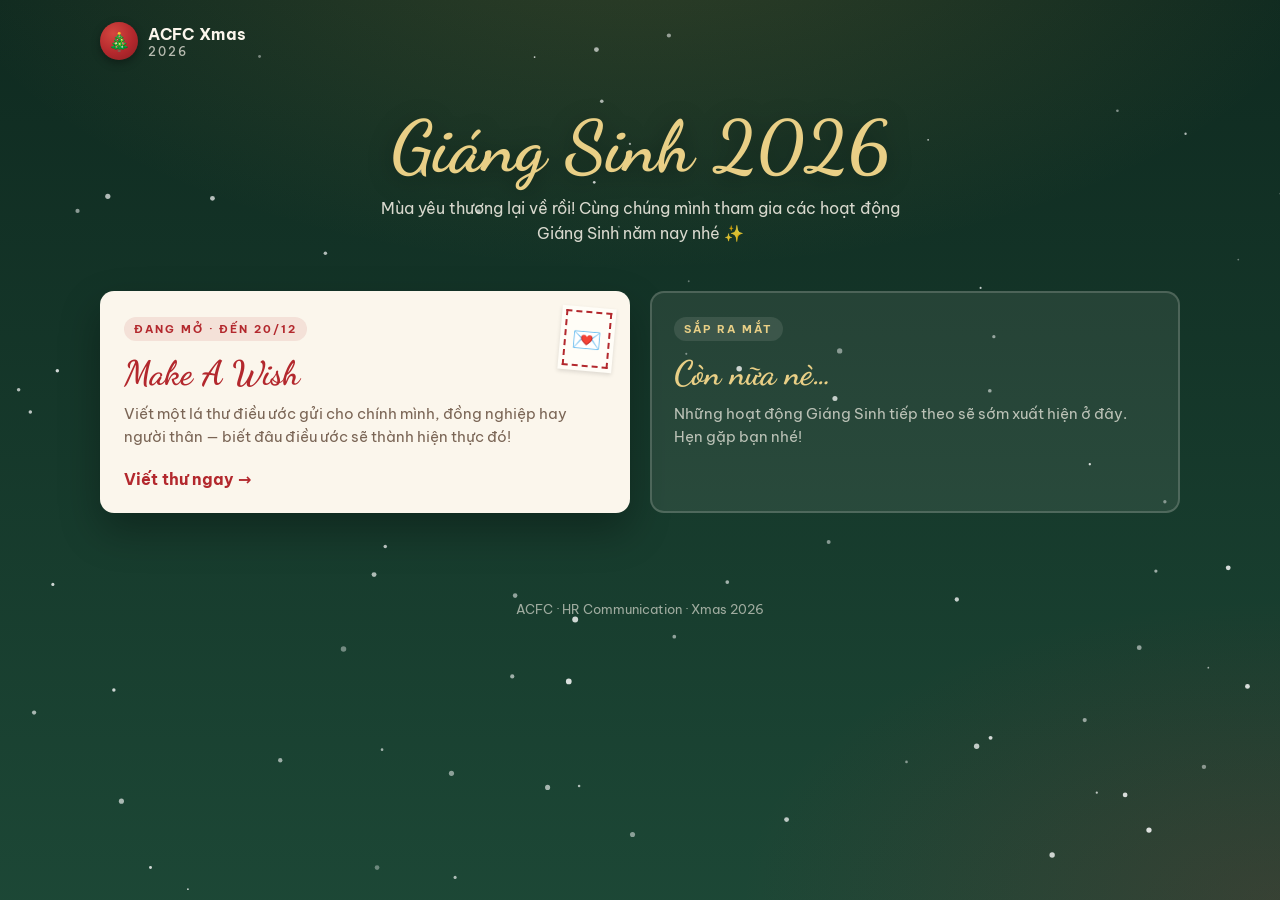
==== index.html @ f08022a4 "Make A Wish 2026: hub, embedded wish form, sealing ceremony, wish status - Series hub with event car" ====
<!DOCTYPE html>
<html lang="vi">
<head>
  <meta charset="utf-8">
  <meta name="viewport" content="width=device-width, initial-scale=1, viewport-fit=cover">
  <title>ACFC Xmas 2026 🎄</title>
  <meta name="description" content="Chuỗi hoạt động Giáng Sinh 2026 của ACFC — cùng nhau lan toả yêu thương nhé!">
  <meta name="robots" content="noindex">
  <meta name="theme-color" content="#0f2a20">

  <meta property="og:type" content="website">
  <meta property="og:title" content="ACFC Xmas 2026 🎄">
  <meta property="og:description" content="Chuỗi hoạt động Giáng Sinh 2026 của ACFC — cùng nhau lan toả yêu thương nhé!">
  <meta property="og:image" content="https://acfc-vietnam.github.io/xmas2026/assets/img/og-make-a-wish.png">
  <meta property="og:image:width" content="1200">
  <meta property="og:image:height" content="630">
  <meta property="og:url" content="https://acfc-vietnam.github.io/xmas2026/">

  <link rel="icon" href="data:image/svg+xml,<svg xmlns='http://www.w3.org/2000/svg' viewBox='0 0 100 100'><text y='.9em' font-size='90'>🎄</text></svg>">
  <link rel="preconnect" href="https://fonts.googleapis.com">
  <link rel="preconnect" href="https://fonts.gstatic.com" crossorigin>
  <link href="https://fonts.googleapis.com/css2?family=Be+Vietnam+Pro:wght@400;500;700&family=Dancing+Script:wght@700&display=swap" rel="stylesheet">
  <link rel="stylesheet" href="assets/css/site.css">
</head>
<body>
  <canvas id="snow" aria-hidden="true"></canvas>

  <div class="wrap">
    <header class="site-header">
      <a class="brand" href="./">
        <span class="brand-mark" aria-hidden="true">🎄</span>
        <span class="brand-text">ACFC Xmas<small>2026</small></span>
      </a>
    </header>

    <section class="hero">
      <h1>Giáng Sinh 2026</h1>
      <p>Mùa yêu thương lại về rồi! Cùng chúng mình tham gia các hoạt động Giáng Sinh năm nay nhé ✨</p>
    </section>

    <main class="events" id="events">
      <a class="event-card" href="make-a-wish/">
        <span class="stamp" aria-hidden="true">💌</span>
        <span class="tag">Đang mở · đến 20/12</span>
        <h2>Make A Wish</h2>
        <p>Viết một lá thư điều ước gửi cho chính mình, đồng nghiệp hay người thân — biết đâu điều ước sẽ thành hiện thực đó!</p>
        <span class="cta">Viết thư ngay →</span>
      </a>

      <!-- Revealed automatically from 21/12/2026 00:00 (see script below). -->
      <a class="event-card" href="wish-status/" id="card-wish-status" hidden>
        <span class="stamp" aria-hidden="true">🔑</span>
        <span class="tag">Đã mở</span>
        <h2>Tra cứu điều ước</h2>
        <p>Dùng chìa khoá điều ước của bạn để xem lá thư của mình đang đi tới đâu rồi nhé.</p>
        <span class="cta">Tra cứu →</span>
      </a>

      <div class="event-card soon">
        <span class="tag">Sắp ra mắt</span>
        <h2>Còn nữa nè…</h2>
        <p>Những hoạt động Giáng Sinh tiếp theo sẽ sớm xuất hiện ở đây. Hẹn gặp bạn nhé!</p>
      </div>
    </main>

    <footer class="site-footer">ACFC · HR Communication · Xmas 2026</footer>
  </div>

  <script src="assets/js/config.js"></script>
  <script src="assets/js/snow.js"></script>
  <script>
    (function () {
      var c = window.XMAS_CONFIG || {};
      var now = Date.now();
      if (c.wishStatusOpenAt && now >= Date.parse(c.wishStatusOpenAt)) {
        var card = document.getElementById('card-wish-status');
        if (card) card.hidden = false;
      }
      if (c.formCloseAt && now > Date.parse(c.formCloseAt)) {
        var tag = document.querySelector('a[href="make-a-wish/"] .tag');
        if (tag) tag.textContent = 'Đã đóng';
      }
    })();
  </script>
</body>
</html>
---- assets/css/site.css ----
/* ACFC Xmas 2026 — shared site styles.
   Placeholder palette until the event KV lands: change the variables below. */
:root {
  --night: #0f2a20;
  --pine: #1f4d3a;
  --pine-2: #2b6650;
  --paper: #fbf6ec;
  --kraft: #efe3cc;
  --ink: #3b2a20;
  --ink-soft: #7a6555;
  --red: #b3282d;
  --red-dark: #8c1d22;
  --gold: #c9a24a;
  --gold-light: #e9cf86;
  --script: 'Dancing Script', 'Be Vietnam Pro', cursive;
  --hand: 'Patrick Hand', 'Be Vietnam Pro', sans-serif;
  --sans: 'Be Vietnam Pro', system-ui, sans-serif;
  --radius: 14px;
}

*, *::before, *::after { box-sizing: border-box; }
[hidden] { display: none !important; }
:focus-visible { outline: 3px solid rgba(201,162,74,.7); outline-offset: 3px; }
html, body { margin: 0; }
body {
  font-family: var(--sans);
  color: var(--paper);
  background:
    radial-gradient(1200px 600px at 50% -10%, rgba(201,162,74,.18), transparent 60%),
    radial-gradient(900px 500px at 100% 100%, rgba(179,40,45,.18), transparent 60%),
    linear-gradient(180deg, var(--night), var(--pine) 120%);
  background-attachment: fixed;
  min-height: 100vh;
  -webkit-font-smoothing: antialiased;
}
a { color: var(--gold-light); }
img { max-width: 100%; display: block; }

/* Snow canvas sits behind everything */
#snow { position: fixed; inset: 0; pointer-events: none; z-index: 0; }
.wrap { position: relative; z-index: 1; width: min(1080px, 100% - 32px); margin: 0 auto; }

/* Header */
.site-header {
  display: flex; align-items: center; justify-content: space-between;
  padding: 22px 0;
}
.brand { display: flex; align-items: center; gap: 10px; text-decoration: none; color: var(--paper); }
.brand-mark {
  width: 38px; height: 38px; border-radius: 50%;
  display: grid; place-items: center;
  background: radial-gradient(circle at 35% 30%, #d4473f, var(--red) 55%, var(--red-dark));
  box-shadow: 0 3px 8px rgba(0,0,0,.35);
  font-size: 18px;
}
.brand-text { font-weight: 700; letter-spacing: .5px; }
.brand-text small { display: block; font-weight: 500; opacity: .7; font-size: 12px; letter-spacing: 2px; text-transform: uppercase; }
.back-link { color: var(--paper); opacity: .8; text-decoration: none; font-size: 14px; }
.back-link:hover { opacity: 1; }

/* Hero */
.hero { text-align: center; padding: 28px 0 8px; }
.hero h1 {
  font-family: var(--script); font-weight: 700;
  font-size: clamp(40px, 7vw, 72px); line-height: 1.05;
  margin: 0 0 10px; color: var(--gold-light);
  text-shadow: 0 4px 24px rgba(0,0,0,.35);
}
.hero p { margin: 0 auto; max-width: 560px; opacity: .85; line-height: 1.6; }

/* Buttons */
.btn {
  display: inline-flex; align-items: center; justify-content: center; gap: 8px;
  font: 700 16px/1 var(--sans);
  padding: 14px 26px; border-radius: 999px; border: 0; cursor: pointer;
  background: radial-gradient(circle at 35% 30%, #d4473f, var(--red) 55%, var(--red-dark));
  color: #fff8e7; text-decoration: none;
  box-shadow: 0 4px 0 var(--red-dark), 0 10px 22px rgba(0,0,0,.3);
  transition: transform .15s ease, box-shadow .15s ease;
  min-height: 48px;
}
.btn:hover { transform: translateY(-2px); }
.btn:active { transform: translateY(2px); box-shadow: 0 1px 0 var(--red-dark); }
.btn.ghost { background: transparent; color: var(--ink); box-shadow: inset 0 0 0 2px rgba(59,42,32,.25); }
.btn.gold { background: linear-gradient(135deg, var(--gold-light), var(--gold) 60%, #a8842f); color: #3a2a0c; box-shadow: 0 4px 0 #8a6c25, 0 10px 22px rgba(0,0,0,.25); }
.btn[disabled] { opacity: .6; cursor: progress; transform: none; }

/* Hub cards */
.events { display: grid; grid-template-columns: repeat(auto-fit, minmax(260px, 1fr)); gap: 20px; padding: 36px 0 64px; }
.event-card {
  position: relative; display: flex; flex-direction: column; gap: 10px;
  padding: 26px 24px 24px; border-radius: var(--radius);
  background: var(--paper); color: var(--ink); text-decoration: none;
  box-shadow: 0 18px 40px rgba(0,0,0,.3);
  transition: transform .2s ease;
  overflow: hidden;
}
a.event-card:hover { transform: translateY(-4px) rotate(-.4deg); }
.event-card .tag {
  align-self: flex-start; font-size: 11px; font-weight: 700; letter-spacing: 2px; text-transform: uppercase;
  padding: 5px 10px; border-radius: 999px; background: rgba(179,40,45,.1); color: var(--red);
}
.event-card h2 { font-family: var(--script); font-size: 34px; margin: 4px 0 0; color: var(--red); line-height: 1.1; }
.event-card p { margin: 0; color: var(--ink-soft); line-height: 1.55; font-size: 15px; }
.event-card .cta { margin-top: auto; padding-top: 10px; font-weight: 700; color: var(--red); }
.event-card.soon { background: rgba(251,246,236,.08); color: var(--paper); box-shadow: inset 0 0 0 2px rgba(251,246,236,.18); }
.event-card.soon h2 { color: var(--gold-light); }
.event-card.soon p { color: rgba(251,246,236,.7); }
.event-card.soon .tag { background: rgba(251,246,236,.1); color: var(--gold-light); }
.event-card .stamp {
  position: absolute; top: 16px; right: 16px; width: 54px; height: 64px;
  display: grid; place-items: center; font-size: 24px;
  background: #fffdf7; outline: 2px dashed var(--red); outline-offset: -6px;
  transform: rotate(5deg); box-shadow: 0 2px 4px rgba(0,0,0,.12);
}

/* Footer */
.site-footer { text-align: center; padding: 24px 0 40px; font-size: 13px; opacity: .6; }

/* Utility */
.sr-only { position: absolute; width: 1px; height: 1px; overflow: hidden; clip: rect(0 0 0 0); white-space: nowrap; }

@media (prefers-reduced-motion: reduce) {
  *, *::before, *::after { animation-duration: .01ms !important; transition-duration: .01ms !important; }
}
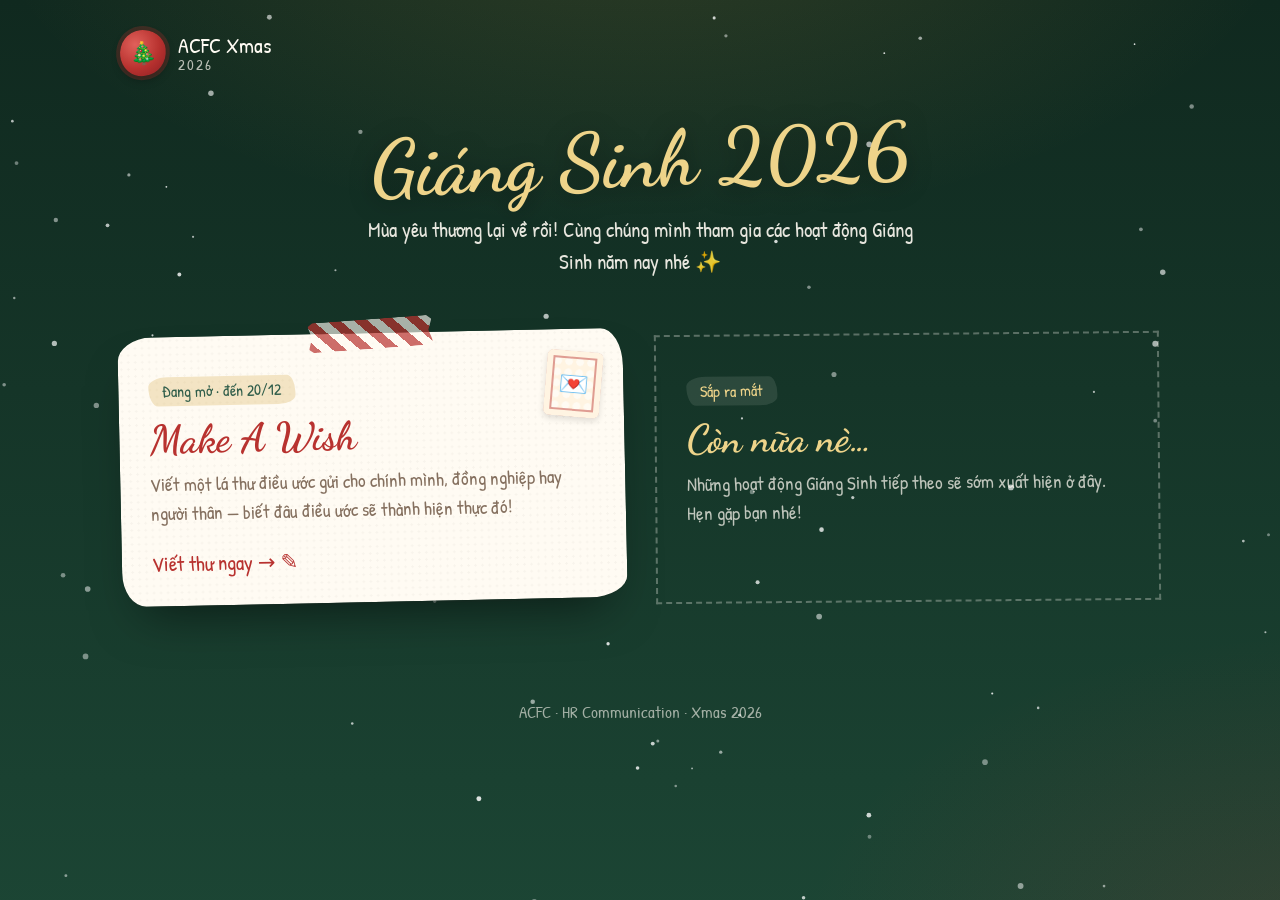
==== commit 7f040e1b: "Handcrafted redesign + analytics hooks - Site: Patrick Hand / Dancing Script, hand-cut paper cards w" ====
--- a/index.html
+++ b/index.html
@@ -19,7 +19,7 @@
   <link rel="icon" href="data:image/svg+xml,<svg xmlns='http://www.w3.org/2000/svg' viewBox='0 0 100 100'><text y='.9em' font-size='90'>🎄</text></svg>">
   <link rel="preconnect" href="https://fonts.googleapis.com">
   <link rel="preconnect" href="https://fonts.gstatic.com" crossorigin>
-  <link href="https://fonts.googleapis.com/css2?family=Be+Vietnam+Pro:wght@400;500;700&family=Dancing+Script:wght@700&display=swap" rel="stylesheet">
+  <link href="https://fonts.googleapis.com/css2?family=Dancing+Script:wght@700&family=Patrick+Hand&display=swap" rel="stylesheet">
   <link rel="stylesheet" href="assets/css/site.css">
 </head>
 <body>
@@ -39,7 +39,7 @@
     </section>
 
     <main class="events" id="events">
-      <a class="event-card" href="make-a-wish/">
+      <a class="event-card paper tape" href="make-a-wish/" data-track="open_make_a_wish">
         <span class="stamp" aria-hidden="true">💌</span>
         <span class="tag">Đang mở · đến 20/12</span>
         <h2>Make A Wish</h2>
@@ -48,7 +48,7 @@
       </a>
 
       <!-- Revealed automatically from 21/12/2026 00:00 (see script below). -->
-      <a class="event-card" href="wish-status/" id="card-wish-status" hidden>
+      <a class="event-card paper tape tape-green" href="wish-status/" id="card-wish-status" data-track="open_wish_status" hidden>
         <span class="stamp" aria-hidden="true">🔑</span>
         <span class="tag">Đã mở</span>
         <h2>Tra cứu điều ước</h2>
@@ -67,6 +67,7 @@
   </div>
 
   <script src="assets/js/config.js"></script>
+  <script src="assets/js/analytics.js"></script>
   <script src="assets/js/snow.js"></script>
   <script>
     (function () {
--- a/assets/css/site.css
+++ b/assets/css/site.css
@@ -1,124 +1,170 @@
-/* ACFC Xmas 2026 — shared site styles.
+/* ACFC Xmas 2026 — shared site styles · v2 "handcrafted"
    Placeholder palette until the event KV lands: change the variables below. */
 :root {
-  --night: #0f2a20;
-  --pine: #1f4d3a;
-  --pine-2: #2b6650;
-  --paper: #fbf6ec;
-  --kraft: #efe3cc;
-  --ink: #3b2a20;
-  --ink-soft: #7a6555;
-  --red: #b3282d;
-  --red-dark: #8c1d22;
-  --gold: #c9a24a;
-  --gold-light: #e9cf86;
-  --script: 'Dancing Script', 'Be Vietnam Pro', cursive;
-  --hand: 'Patrick Hand', 'Be Vietnam Pro', sans-serif;
-  --sans: 'Be Vietnam Pro', system-ui, sans-serif;
-  --radius: 14px;
+  --night: #10291F;
+  --pine: #1F4D3A;
+  --paper: #FFFBF3;
+  --paper-2: #F6ECDA;
+  --ink: #3B2A20;
+  --ink-soft: #85705F;
+  --line: rgba(59, 42, 32, .22);
+  --red: #B8322F;
+  --red-dark: #8C1D22;
+  --green: #2F5D4A;
+  --gold: #D4A848;
+  --gold-light: #EED48A;
+  --gold-soft: rgba(212, 168, 72, .28);
+  --script: 'Dancing Script', 'Patrick Hand', cursive;
+  --hand: 'Patrick Hand', 'Be Vietnam Pro', system-ui, sans-serif;
+  /* irregular, hand-cut corners */
+  --wob-card: 34px 22px 38px 24px / 24px 38px 22px 34px;
+  --wob-pill: 40px 18px 36px 20px / 20px 36px 18px 40px;
 }
 
 *, *::before, *::after { box-sizing: border-box; }
 [hidden] { display: none !important; }
-:focus-visible { outline: 3px solid rgba(201,162,74,.7); outline-offset: 3px; }
 html, body { margin: 0; }
 body {
-  font-family: var(--sans);
+  font-family: var(--hand);
+  font-size: 19px;
   color: var(--paper);
   background:
-    radial-gradient(1200px 600px at 50% -10%, rgba(201,162,74,.18), transparent 60%),
-    radial-gradient(900px 500px at 100% 100%, rgba(179,40,45,.18), transparent 60%),
-    linear-gradient(180deg, var(--night), var(--pine) 120%);
+    radial-gradient(1100px 560px at 50% -12%, rgba(212, 168, 72, .16), transparent 60%),
+    radial-gradient(900px 520px at 105% 105%, rgba(184, 50, 47, .16), transparent 60%),
+    linear-gradient(180deg, var(--night), var(--pine) 130%);
   background-attachment: fixed;
   min-height: 100vh;
   -webkit-font-smoothing: antialiased;
 }
 a { color: var(--gold-light); }
 img { max-width: 100%; display: block; }
+:focus-visible { outline: 3px dashed var(--gold); outline-offset: 4px; }
 
-/* Snow canvas sits behind everything */
 #snow { position: fixed; inset: 0; pointer-events: none; z-index: 0; }
-.wrap { position: relative; z-index: 1; width: min(1080px, 100% - 32px); margin: 0 auto; }
+.wrap { position: relative; z-index: 1; width: min(1040px, 100% - 56px); margin: 0 auto; }
 
 /* Header */
-.site-header {
-  display: flex; align-items: center; justify-content: space-between;
-  padding: 22px 0;
+.site-header { display: flex; align-items: center; justify-content: space-between; gap: 16px; padding: 30px 0 10px; }
+.brand { display: flex; align-items: center; gap: 12px; text-decoration: none; color: var(--paper); }
+.brand-mark {
+  width: 46px; height: 46px; display: grid; place-items: center; font-size: 22px;
+  border-radius: 48% 52% 50% 46% / 52% 46% 54% 48%;
+  background: radial-gradient(circle at 35% 30%, #E0605A, var(--red) 55%, var(--red-dark));
+  box-shadow: 0 0 0 4px rgba(184, 50, 47, .25), 0 4px 10px rgba(0, 0, 0, .3);
+  transform: rotate(-6deg);
 }
-.brand { display: flex; align-items: center; gap: 10px; text-decoration: none; color: var(--paper); }
-.brand-mark {
-  width: 38px; height: 38px; border-radius: 50%;
-  display: grid; place-items: center;
-  background: radial-gradient(circle at 35% 30%, #d4473f, var(--red) 55%, var(--red-dark));
-  box-shadow: 0 3px 8px rgba(0,0,0,.35);
-  font-size: 18px;
+.brand-text { font-size: 22px; line-height: 1.05; }
+.brand-text small { display: block; font-size: 15px; opacity: .7; letter-spacing: 2px; }
+.back-link {
+  color: var(--paper); text-decoration: none; font-size: 18px;
+  padding: 6px 14px; border-radius: var(--wob-pill);
+  border: 1.5px dashed rgba(255, 251, 243, .35);
+  transition: background-color .2s ease;
 }
-.brand-text { font-weight: 700; letter-spacing: .5px; }
-.brand-text small { display: block; font-weight: 500; opacity: .7; font-size: 12px; letter-spacing: 2px; text-transform: uppercase; }
-.back-link { color: var(--paper); opacity: .8; text-decoration: none; font-size: 14px; }
-.back-link:hover { opacity: 1; }
+.back-link:hover { background: rgba(255, 251, 243, .08); }
 
 /* Hero */
-.hero { text-align: center; padding: 28px 0 8px; }
+.hero { text-align: center; padding: 34px 0 6px; }
 .hero h1 {
   font-family: var(--script); font-weight: 700;
-  font-size: clamp(40px, 7vw, 72px); line-height: 1.05;
-  margin: 0 0 10px; color: var(--gold-light);
-  text-shadow: 0 4px 24px rgba(0,0,0,.35);
+  font-size: clamp(46px, 7.5vw, 78px); line-height: 1.05;
+  margin: 0 0 12px; color: var(--gold-light);
+  text-shadow: 0 4px 24px rgba(0, 0, 0, .35);
+  transform: rotate(-2deg);
 }
-.hero p { margin: 0 auto; max-width: 560px; opacity: .85; line-height: 1.6; }
+.hero p { margin: 0 auto; max-width: 560px; font-size: 21px; line-height: 1.55; opacity: .9; }
 
-/* Buttons */
+/* Buttons: sketchy pill with offset ink shadow */
 .btn {
   display: inline-flex; align-items: center; justify-content: center; gap: 8px;
-  font: 700 16px/1 var(--sans);
-  padding: 14px 26px; border-radius: 999px; border: 0; cursor: pointer;
-  background: radial-gradient(circle at 35% 30%, #d4473f, var(--red) 55%, var(--red-dark));
-  color: #fff8e7; text-decoration: none;
-  box-shadow: 0 4px 0 var(--red-dark), 0 10px 22px rgba(0,0,0,.3);
-  transition: transform .15s ease, box-shadow .15s ease;
-  min-height: 48px;
+  font: 22px/1 var(--hand);
+  padding: 13px 30px; min-height: 50px;
+  border: 2px solid var(--ink); border-radius: var(--wob-pill);
+  background: var(--red); color: #FFF8EC; text-decoration: none; cursor: pointer;
+  box-shadow: 4px 5px 0 var(--ink);
+  transition: transform .12s ease, box-shadow .12s ease;
 }
-.btn:hover { transform: translateY(-2px); }
-.btn:active { transform: translateY(2px); box-shadow: 0 1px 0 var(--red-dark); }
-.btn.ghost { background: transparent; color: var(--ink); box-shadow: inset 0 0 0 2px rgba(59,42,32,.25); }
-.btn.gold { background: linear-gradient(135deg, var(--gold-light), var(--gold) 60%, #a8842f); color: #3a2a0c; box-shadow: 0 4px 0 #8a6c25, 0 10px 22px rgba(0,0,0,.25); }
-.btn[disabled] { opacity: .6; cursor: progress; transform: none; }
+.btn:hover { transform: translate(-1px, -2px) rotate(-1deg); box-shadow: 5px 7px 0 var(--ink); }
+.btn:active { transform: translate(3px, 4px); box-shadow: 1px 1px 0 var(--ink); }
+.btn.ghost { background: #FFFDF8; color: var(--ink); }
+.btn.gold { background: linear-gradient(135deg, var(--gold-light), var(--gold) 60%, #B08A34); color: #3A2A0C; }
+.btn[disabled] { opacity: .65; cursor: progress; transform: none; }
+
+/* Paper card used across pages */
+.paper {
+  position: relative;
+  background:
+    radial-gradient(rgba(59, 42, 32, .035) 1px, transparent 1.3px) 0 0 / 7px 7px,
+    var(--paper);
+  color: var(--ink);
+  border-radius: var(--wob-card);
+  box-shadow: 0 2px 0 rgba(59, 42, 32, .06), 0 26px 50px -22px rgba(0, 0, 0, .55);
+}
+.tape::before {
+  content: "";
+  position: absolute; top: -14px; left: 50%;
+  width: 124px; height: 30px; margin-left: -62px;
+  background: repeating-linear-gradient(45deg, rgba(184, 50, 47, .78) 0 9px, rgba(255, 251, 243, .7) 9px 18px);
+  clip-path: polygon(0 12%, 4% 0, 96% 0, 100% 14%, 97% 50%, 100% 86%, 96% 100%, 4% 100%, 0 88%, 3% 50%);
+  transform: rotate(-3deg);
+  opacity: .9;
+}
+.tape.tape-green::before { background: repeating-linear-gradient(45deg, rgba(47, 93, 74, .75) 0 9px, rgba(255, 251, 243, .7) 9px 18px); transform: rotate(2.5deg); }
+.tape.tape-gold::before { background: repeating-linear-gradient(45deg, rgba(212, 168, 72, .85) 0 9px, rgba(255, 251, 243, .7) 9px 18px); transform: rotate(-1.5deg); }
 
 /* Hub cards */
-.events { display: grid; grid-template-columns: repeat(auto-fit, minmax(260px, 1fr)); gap: 20px; padding: 36px 0 64px; }
+.events { display: grid; grid-template-columns: repeat(auto-fit, minmax(270px, 1fr)); gap: 34px 30px; padding: 48px 0 72px; }
 .event-card {
-  position: relative; display: flex; flex-direction: column; gap: 10px;
-  padding: 26px 24px 24px; border-radius: var(--radius);
-  background: var(--paper); color: var(--ink); text-decoration: none;
-  box-shadow: 0 18px 40px rgba(0,0,0,.3);
+  display: flex; flex-direction: column; gap: 10px;
+  padding: 40px 30px 28px;
+  text-decoration: none;
   transition: transform .2s ease;
-  overflow: hidden;
 }
-a.event-card:hover { transform: translateY(-4px) rotate(-.4deg); }
+.event-card:nth-child(3n+1) { transform: rotate(-1.2deg); }
+.event-card:nth-child(3n+2) { transform: rotate(.9deg); }
+.event-card:nth-child(3n) { transform: rotate(-.5deg); }
+a.event-card:hover { transform: rotate(0deg) translateY(-6px); }
 .event-card .tag {
-  align-self: flex-start; font-size: 11px; font-weight: 700; letter-spacing: 2px; text-transform: uppercase;
-  padding: 5px 10px; border-radius: 999px; background: rgba(179,40,45,.1); color: var(--red);
+  align-self: flex-start; font-size: 16px;
+  padding: 3px 14px 4px; border-radius: var(--wob-pill);
+  background: var(--gold-soft); color: var(--green);
 }
-.event-card h2 { font-family: var(--script); font-size: 34px; margin: 4px 0 0; color: var(--red); line-height: 1.1; }
-.event-card p { margin: 0; color: var(--ink-soft); line-height: 1.55; font-size: 15px; }
-.event-card .cta { margin-top: auto; padding-top: 10px; font-weight: 700; color: var(--red); }
-.event-card.soon { background: rgba(251,246,236,.08); color: var(--paper); box-shadow: inset 0 0 0 2px rgba(251,246,236,.18); }
+.event-card h2 { font-family: var(--script); font-size: 40px; margin: 2px 0 0; color: var(--red); line-height: 1.05; font-weight: 700; }
+.event-card p { margin: 0; color: var(--ink-soft); line-height: 1.5; font-size: 19px; }
+.event-card .cta { margin-top: auto; padding-top: 12px; font-size: 21px; color: var(--red); }
+.event-card .cta::after { content: " ✎"; }
+.event-card .stamp {
+  position: absolute; top: 22px; right: 22px; width: 56px; height: 66px;
+  display: grid; place-items: center; font-size: 24px;
+  background:
+    radial-gradient(circle at 5px 5px, var(--paper) 3.5px, transparent 4px) -5px -5px / 11px 11px,
+    #FFF4E2;
+  border-radius: 6px;
+  box-shadow: inset 0 0 0 6px #FFF4E2, inset 0 0 0 8px rgba(184, 50, 47, .45), 0 3px 6px rgba(0, 0, 0, .12);
+  transform: rotate(6deg);
+}
+.event-card.soon {
+  background: transparent; color: var(--paper); box-shadow: none;
+  border: 2.5px dashed rgba(255, 251, 243, .3);
+}
 .event-card.soon h2 { color: var(--gold-light); }
-.event-card.soon p { color: rgba(251,246,236,.7); }
-.event-card.soon .tag { background: rgba(251,246,236,.1); color: var(--gold-light); }
-.event-card .stamp {
-  position: absolute; top: 16px; right: 16px; width: 54px; height: 64px;
-  display: grid; place-items: center; font-size: 24px;
-  background: #fffdf7; outline: 2px dashed var(--red); outline-offset: -6px;
-  transform: rotate(5deg); box-shadow: 0 2px 4px rgba(0,0,0,.12);
+.event-card.soon p { color: rgba(255, 251, 243, .72); }
+.event-card.soon .tag { background: rgba(255, 251, 243, .1); color: var(--gold-light); }
+
+.site-footer { text-align: center; padding: 26px 0 44px; font-size: 17px; opacity: .6; }
+.sr-only { position: absolute; width: 1px; height: 1px; overflow: hidden; clip: rect(0 0 0 0); white-space: nowrap; }
+
+@media (max-width: 576px) {
+  body { font-size: 18px; }
+  .wrap { width: calc(100% - 28px); }
+  .site-header { padding-top: 20px; }
+  .brand-text { font-size: 20px; }
+  .back-link { font-size: 16px; padding: 5px 12px; }
+  .hero { padding-top: 22px; }
+  .hero p { font-size: 19px; }
+  .events { gap: 30px; padding-top: 36px; }
+  .event-card { padding: 36px 24px 24px; }
 }
-
-/* Footer */
-.site-footer { text-align: center; padding: 24px 0 40px; font-size: 13px; opacity: .6; }
-
-/* Utility */
-.sr-only { position: absolute; width: 1px; height: 1px; overflow: hidden; clip: rect(0 0 0 0); white-space: nowrap; }
 
 @media (prefers-reduced-motion: reduce) {
   *, *::before, *::after { animation-duration: .01ms !important; transition-duration: .01ms !important; }
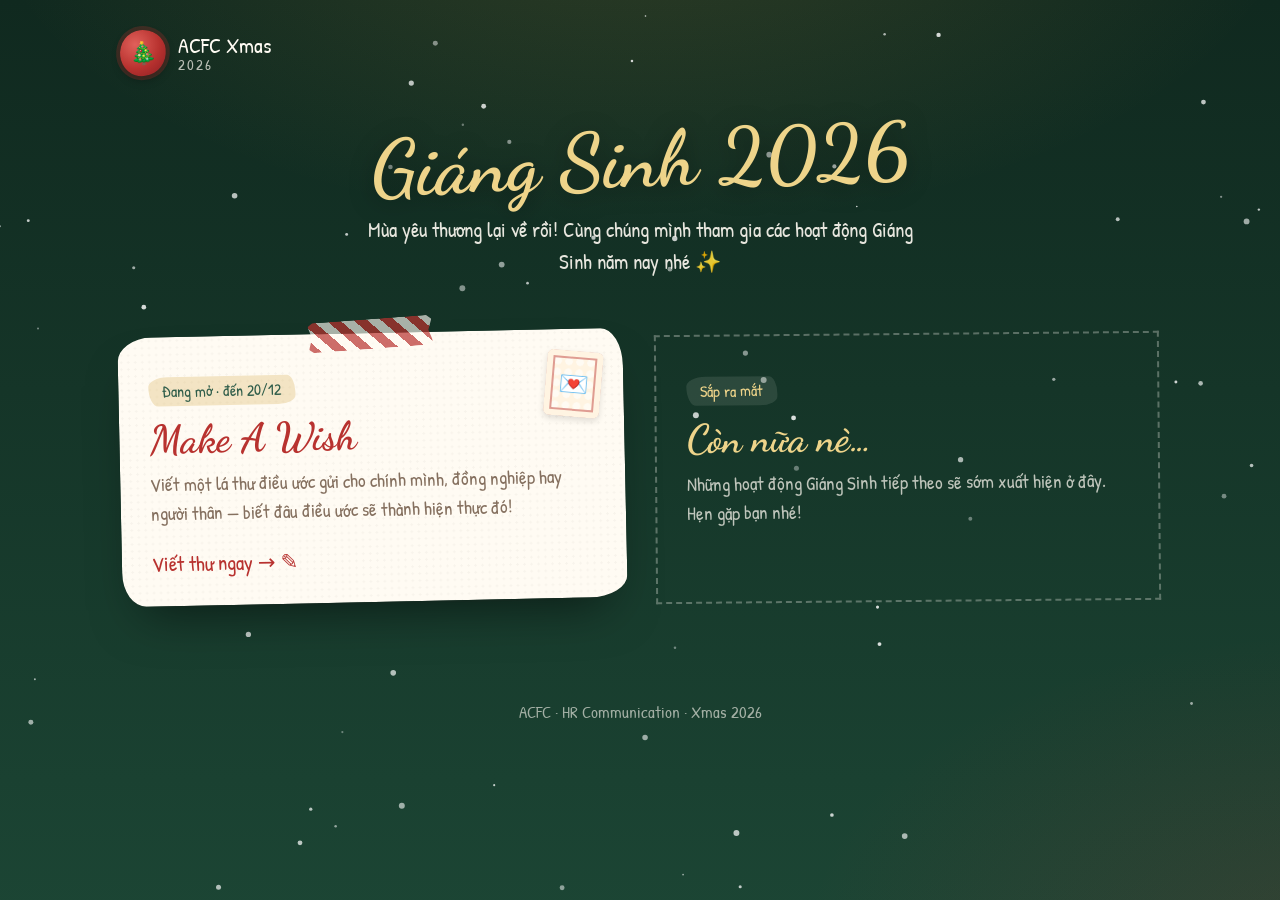
==== commit 3bec2ee5: "Cache-bust asset URLs Co-Authored-By: Claude Opus 5.5 <noreply@anthropic.com> Claude-Session: https:" ====
--- a/index.html
+++ b/index.html
@@ -20,7 +20,7 @@
   <link rel="preconnect" href="https://fonts.googleapis.com">
   <link rel="preconnect" href="https://fonts.gstatic.com" crossorigin>
   <link href="https://fonts.googleapis.com/css2?family=Dancing+Script:wght@700&family=Patrick+Hand&display=swap" rel="stylesheet">
-  <link rel="stylesheet" href="assets/css/site.css">
+  <link rel="stylesheet" href="assets/css/site.css?v=20261127b">
 </head>
 <body>
   <canvas id="snow" aria-hidden="true"></canvas>
@@ -66,9 +66,9 @@
     <footer class="site-footer">ACFC · HR Communication · Xmas 2026</footer>
   </div>
 
-  <script src="assets/js/config.js"></script>
-  <script src="assets/js/analytics.js"></script>
-  <script src="assets/js/snow.js"></script>
+  <script src="assets/js/config.js?v=20261127b"></script>
+  <script src="assets/js/analytics.js?v=20261127b"></script>
+  <script src="assets/js/snow.js?v=20261127b"></script>
   <script>
     (function () {
       var c = window.XMAS_CONFIG || {};
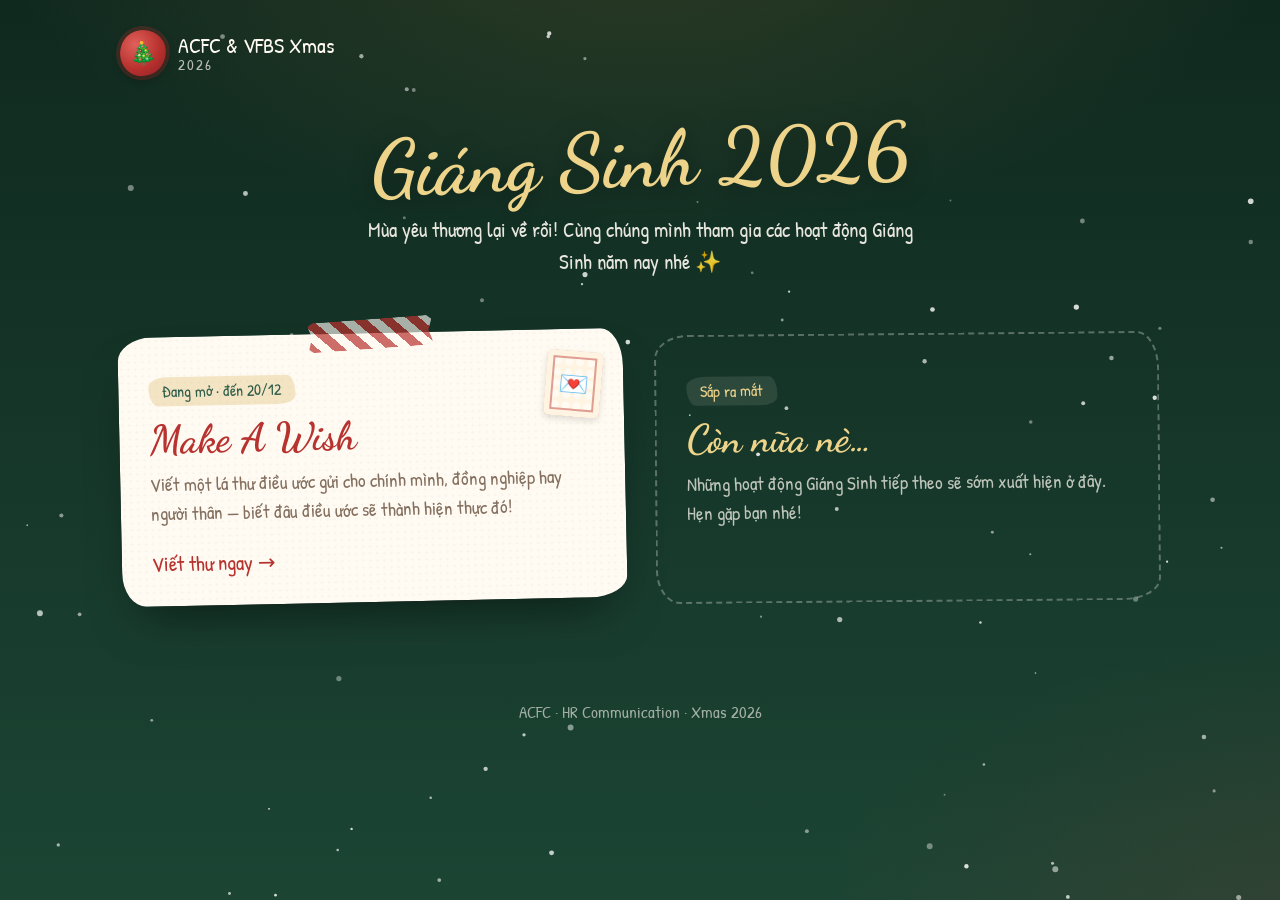
==== commit 3d3d27ee: "Update brand text for ACFC and VFBS Xmas" ====
--- a/index.html
+++ b/index.html
@@ -29,7 +29,7 @@
     <header class="site-header">
       <a class="brand" href="./">
         <span class="brand-mark" aria-hidden="true">🎄</span>
-        <span class="brand-text">ACFC Xmas<small>2026</small></span>
+        <span class="brand-text">ACFC & VFBS Xmas<small>2026</small></span>
       </a>
     </header>
 
--- a/assets/css/site.css
+++ b/assets/css/site.css
@@ -132,7 +132,6 @@
 .event-card h2 { font-family: var(--script); font-size: 40px; margin: 2px 0 0; color: var(--red); line-height: 1.05; font-weight: 700; }
 .event-card p { margin: 0; color: var(--ink-soft); line-height: 1.5; font-size: 19px; }
 .event-card .cta { margin-top: auto; padding-top: 12px; font-size: 21px; color: var(--red); }
-.event-card .cta::after { content: " ✎"; }
 .event-card .stamp {
   position: absolute; top: 22px; right: 22px; width: 56px; height: 66px;
   display: grid; place-items: center; font-size: 24px;
@@ -146,6 +145,7 @@
 .event-card.soon {
   background: transparent; color: var(--paper); box-shadow: none;
   border: 2.5px dashed rgba(255, 251, 243, .3);
+  border-radius: var(--wob-card);
 }
 .event-card.soon h2 { color: var(--gold-light); }
 .event-card.soon p { color: rgba(255, 251, 243, .72); }
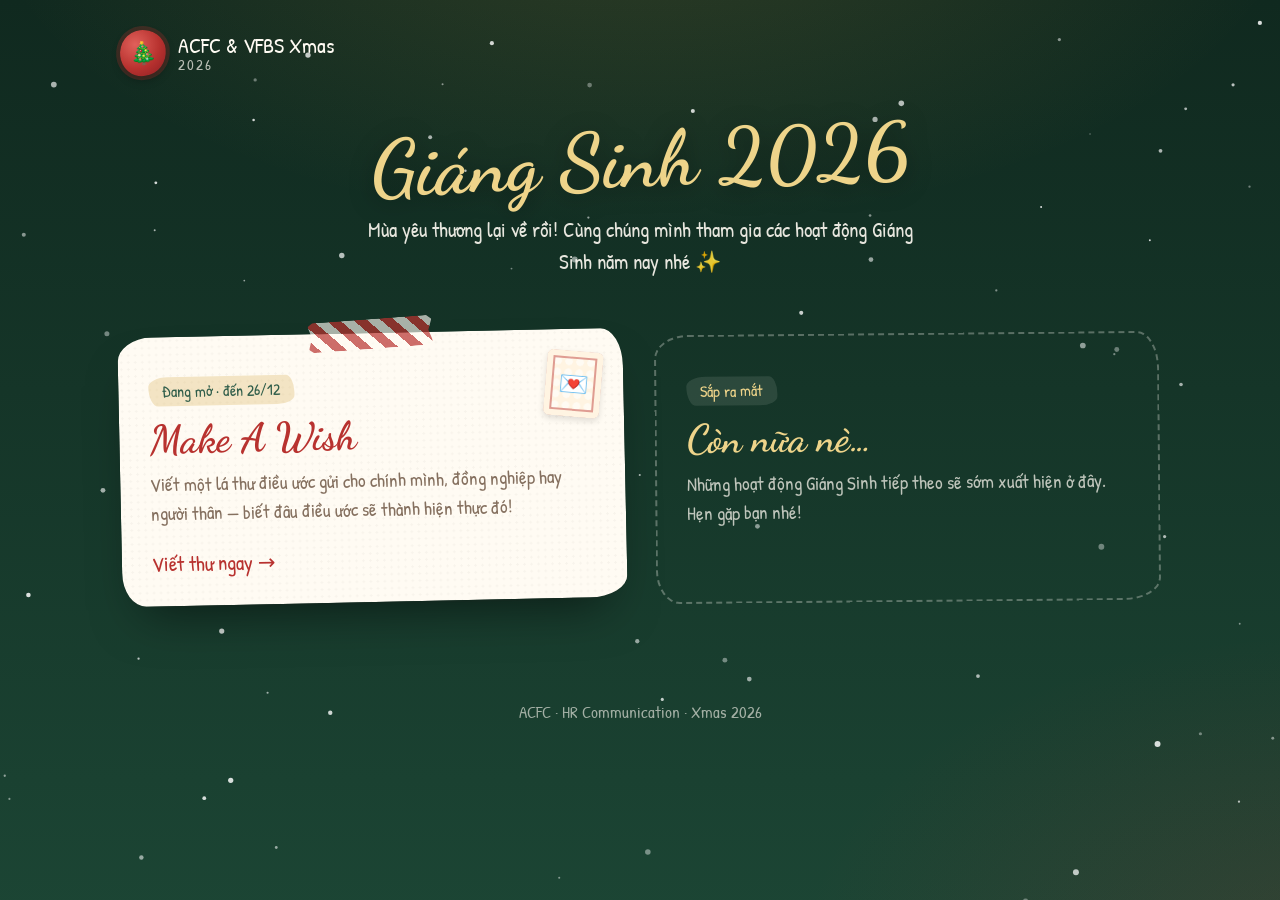
==== commit 0cbea287: "Update event date and title in index.html" ====
--- a/index.html
+++ b/index.html
@@ -3,7 +3,7 @@
 <head>
   <meta charset="utf-8">
   <meta name="viewport" content="width=device-width, initial-scale=1, viewport-fit=cover">
-  <title>ACFC Xmas 2026 🎄</title>
+  <title>ACFC & VFBS Xmas 2026 🎄</title>
   <meta name="description" content="Chuỗi hoạt động Giáng Sinh 2026 của ACFC — cùng nhau lan toả yêu thương nhé!">
   <meta name="robots" content="noindex">
   <meta name="theme-color" content="#0f2a20">
@@ -41,7 +41,7 @@
     <main class="events" id="events">
       <a class="event-card paper tape" href="make-a-wish/" data-track="open_make_a_wish">
         <span class="stamp" aria-hidden="true">💌</span>
-        <span class="tag">Đang mở · đến 20/12</span>
+        <span class="tag">Đang mở · đến 26/12</span>
         <h2>Make A Wish</h2>
         <p>Viết một lá thư điều ước gửi cho chính mình, đồng nghiệp hay người thân — biết đâu điều ước sẽ thành hiện thực đó!</p>
         <span class="cta">Viết thư ngay →</span>
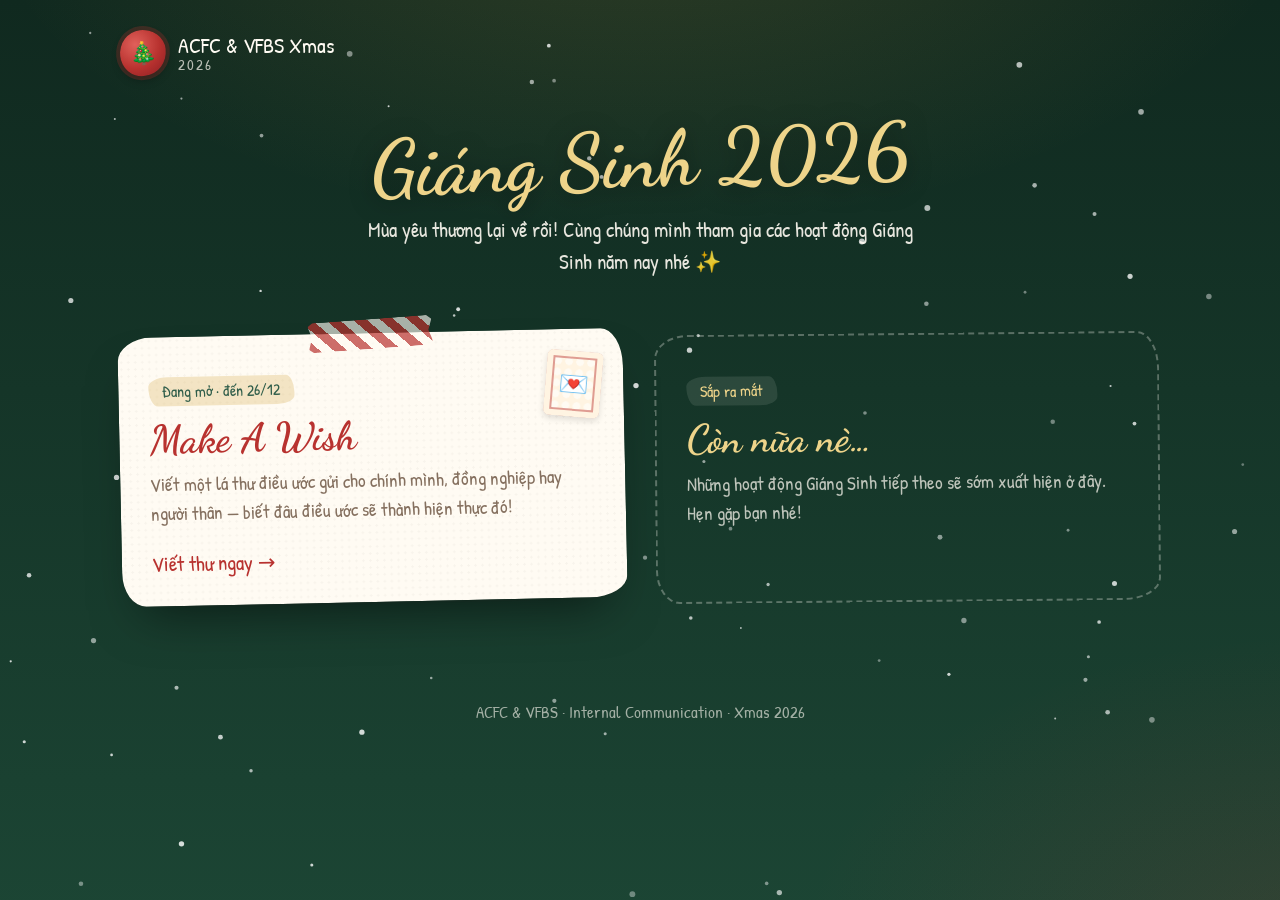
==== commit c4212cf5: "Update footer content for internal communication" ====
--- a/index.html
+++ b/index.html
@@ -63,7 +63,7 @@
       </div>
     </main>
 
-    <footer class="site-footer">ACFC · HR Communication · Xmas 2026</footer>
+    <footer class="site-footer">ACFC & VFBS · Internal Communication · Xmas 2026</footer>
   </div>
 
   <script src="assets/js/config.js?v=20261127b"></script>
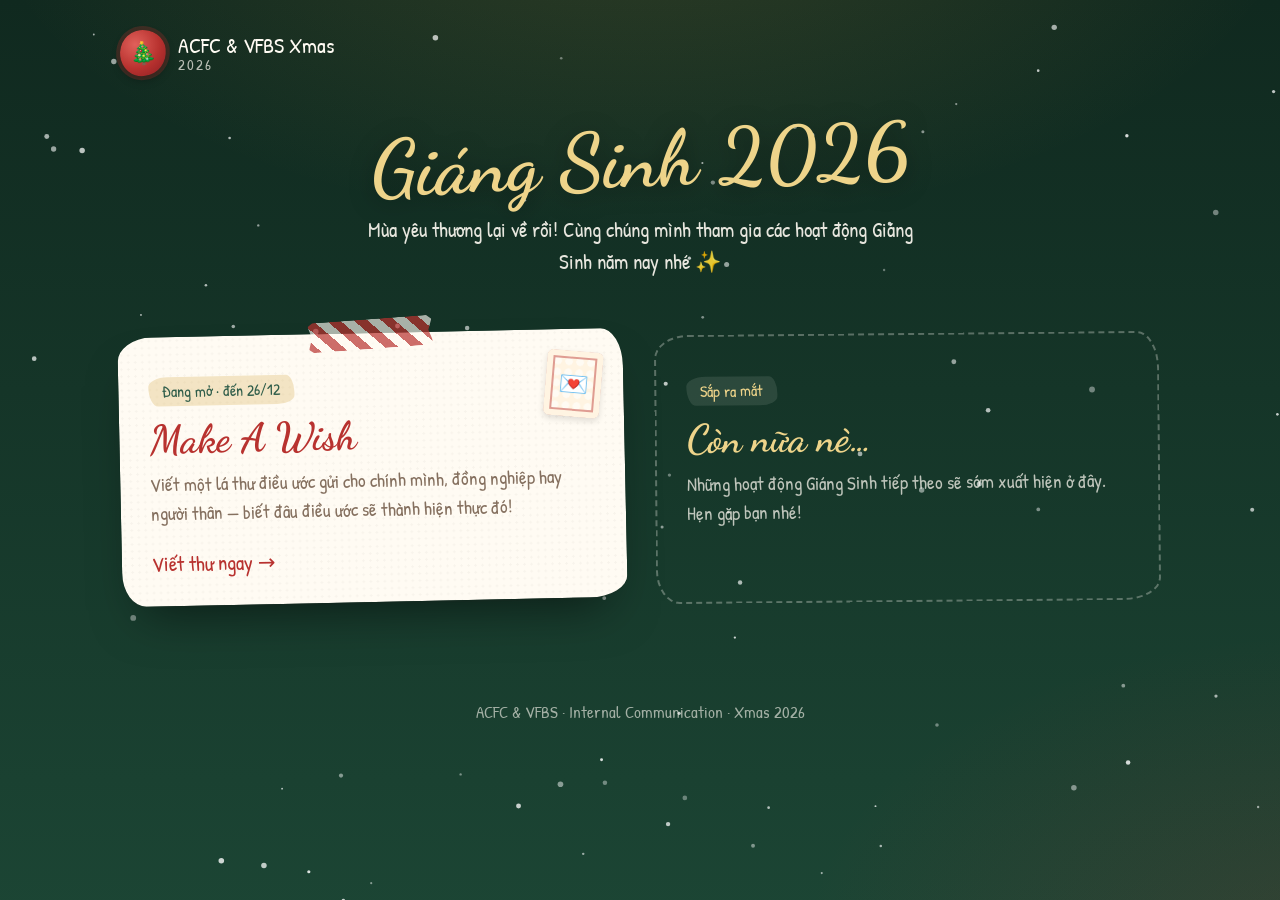
==== commit 56c89ceb: "Update Open Graph title for Xmas 2026 event" ====
--- a/index.html
+++ b/index.html
@@ -9,7 +9,7 @@
   <meta name="theme-color" content="#0f2a20">
 
   <meta property="og:type" content="website">
-  <meta property="og:title" content="ACFC Xmas 2026 🎄">
+  <meta property="og:title" content="ACFC & VFBS Xmas 2026 🎄">
   <meta property="og:description" content="Chuỗi hoạt động Giáng Sinh 2026 của ACFC — cùng nhau lan toả yêu thương nhé!">
   <meta property="og:image" content="https://acfc-vietnam.github.io/xmas2026/assets/img/og-make-a-wish.png">
   <meta property="og:image:width" content="1200">
